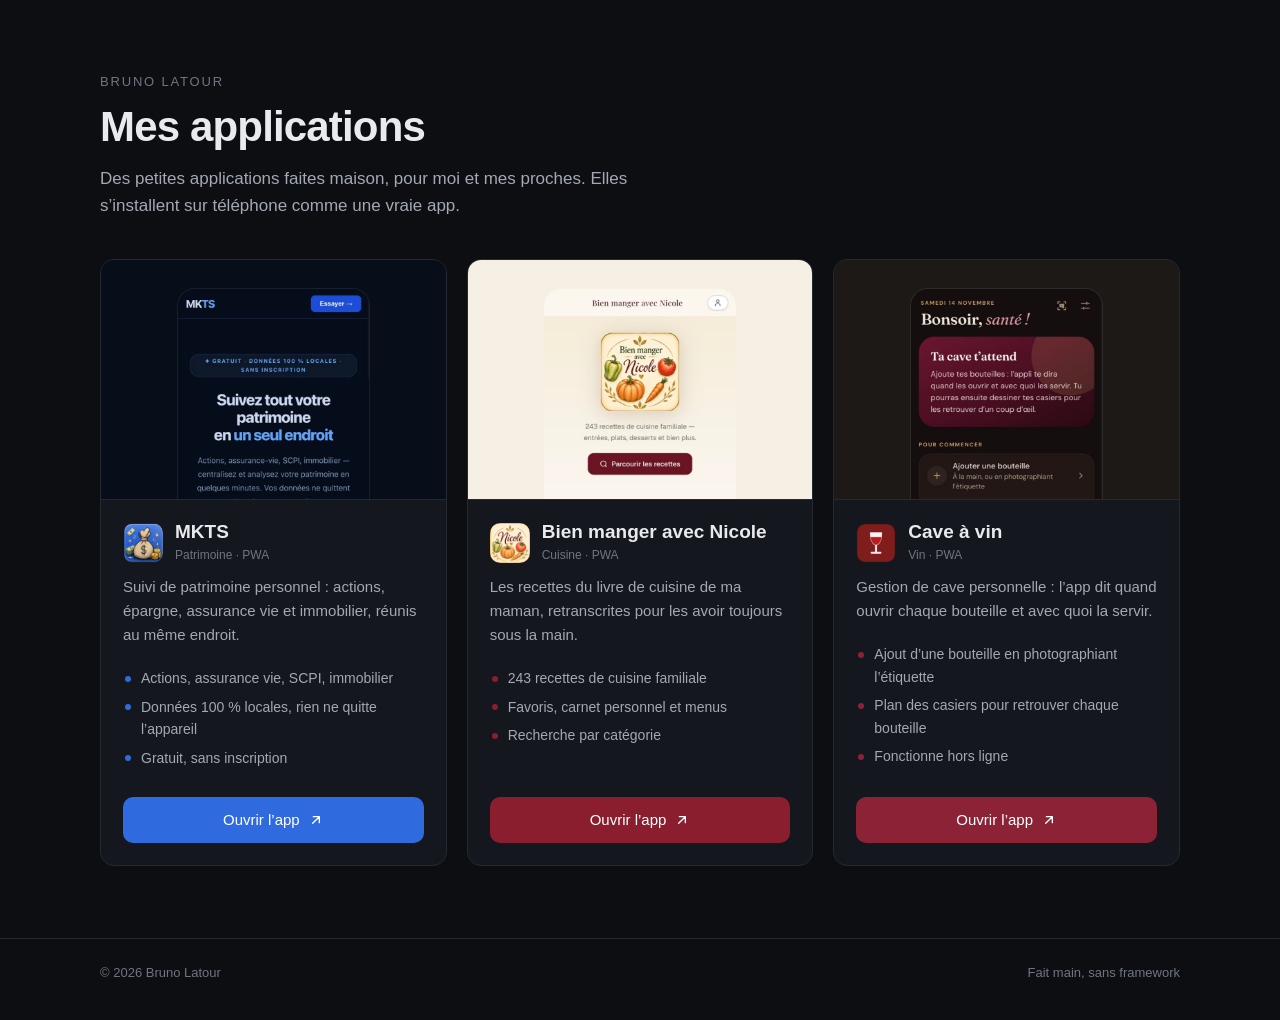
==== index.html @ 11465f07 "Vitrine de mes applications Co-Authored-By: Claude Opus 5.5 <noreply@anthropic.com>" ====
<!doctype html>
<html lang="fr">
<head>
  <meta charset="utf-8">
  <meta name="viewport" content="width=device-width, initial-scale=1">
  <title>Applications de Bruno Latour</title>
  <meta name="description" content="Mes applications personnelles : MKTS, Bien manger avec Nicole et Cave à vin.">
  <meta name="theme-color" content="#0c0e12">
  <meta name="color-scheme" content="dark">
  <link rel="icon" type="image/png" href="img/mkts-icon.png">
  <style>
    :root {
      --bg: #0c0e12;
      --surface: #14171d;
      --surface-2: #1a1e25;
      --border: #242932;
      --border-strong: #353b46;
      --text: #e8eaed;
      --text-2: #a3a9b3;
      --text-3: #6f7681;
      --radius: 14px;
      --font: -apple-system, BlinkMacSystemFont, "Segoe UI", Roboto, "Helvetica Neue", Arial, sans-serif;
    }
    * { box-sizing: border-box; }
    html { -webkit-text-size-adjust: 100%; }
    body {
      margin: 0;
      background: var(--bg);
      color: var(--text);
      font-family: var(--font);
      line-height: 1.6;
      -webkit-font-smoothing: antialiased;
    }
    a { color: inherit; }
    .wrap { max-width: 1120px; margin: 0 auto; padding: 0 20px; }

    /* En-tête */
    header.wrap { padding-top: 72px; padding-bottom: 40px; }
    .eyebrow {
      font-size: 13px; letter-spacing: .14em; text-transform: uppercase;
      color: var(--text-3); margin: 0 0 10px;
    }
    h1 { font-size: clamp(30px, 5vw, 42px); font-weight: 600; letter-spacing: -.02em; line-height: 1.15; margin: 0; }
    .lead { color: var(--text-2); font-size: 17px; max-width: 560px; margin: 14px 0 0; }

    /* Grille */
    .grid {
      display: grid; gap: 20px;
      grid-template-columns: repeat(auto-fill, minmax(300px, 1fr));
      padding-bottom: 72px;
    }

    /* Carte */
    .card {
      --accent: #888;
      --tint: #1a1e25;
      display: flex; flex-direction: column;
      background: var(--surface);
      border: 1px solid var(--border);
      border-radius: var(--radius);
      overflow: hidden;
      transition: border-color .2s ease, transform .2s ease;
    }
    .card:hover { border-color: color-mix(in srgb, var(--accent) 55%, var(--border)); transform: translateY(-3px); }

    .preview {
      position: relative; height: 240px; overflow: hidden;
      background: var(--tint);
      border-bottom: 1px solid var(--border);
      display: flex; justify-content: center; align-items: flex-start;
    }
    .preview img {
      width: 56%; max-width: 210px; height: auto; margin-top: 28px;
      border-radius: 18px 18px 0 0;
      border: 1px solid rgba(255,255,255,.08); border-bottom: 0;
      display: block;
      transition: transform .35s ease;
    }
    .card:hover .preview img { transform: translateY(-8px); }

    .body { display: flex; flex-direction: column; flex: 1; padding: 20px 22px 22px; }
    .title { display: flex; align-items: center; gap: 12px; margin-bottom: 10px; }
    .title img { width: 40px; height: 40px; border-radius: 10px; flex: none; }
    h2 { font-size: 19px; font-weight: 600; margin: 0; line-height: 1.25; }
    .tag { font-size: 12px; color: var(--text-3); margin: 2px 0 0; }
    .desc { color: var(--text-2); font-size: 15px; margin: 0 0 14px; }

    .features { list-style: none; margin: 0 0 22px; padding: 0; font-size: 14px; color: var(--text-2); }
    .features li { position: relative; padding-left: 18px; margin: 6px 0; }
    .features li::before {
      content: ""; position: absolute; left: 2px; top: .62em;
      width: 6px; height: 6px; border-radius: 50%; background: var(--accent);
    }

    .btn {
      margin-top: auto;
      display: inline-flex; align-items: center; justify-content: center; gap: 8px;
      padding: 11px 18px; border-radius: 10px;
      background: var(--accent); color: #fff;
      font-size: 15px; font-weight: 500; text-decoration: none;
      transition: filter .15s ease;
    }
    .btn:hover { filter: brightness(1.12); }
    .btn:focus-visible { outline: 2px solid var(--text); outline-offset: 3px; }
    .btn svg { width: 16px; height: 16px; }

    /* Couleurs propres à chaque app (relevées sur les sites) */
    .mkts   { --accent: #2f6bdf; --tint: #070e1a; }
    .nicole { --accent: #8a1e2e; --tint: #f6efe3; }
    .cave   { --accent: #8b2236; --tint: #1c1917; }

    footer { border-top: 1px solid var(--border); padding: 24px 0 36px; color: var(--text-3); font-size: 13px; }
    footer .wrap { display: flex; flex-wrap: wrap; justify-content: space-between; gap: 8px; }

    @media (max-width: 520px) {
      header.wrap { padding-top: 48px; padding-bottom: 28px; }
      .grid { grid-template-columns: 1fr; }
    }
    @media (prefers-reduced-motion: reduce) {
      .card, .preview img { transition: none; }
      .card:hover, .card:hover .preview img { transform: none; }
    }
  </style>
</head>
<body>
  <header class="wrap">
    <p class="eyebrow">Bruno Latour</p>
    <h1>Mes applications</h1>
    <p class="lead">Des petites applications faites maison, pour moi et mes proches. Elles s’installent sur téléphone comme une vraie app.</p>
  </header>

  <main class="wrap">
    <section class="grid" aria-label="Applications">

      <!-- MKTS -->
      <article class="card mkts">
        <div class="preview"><img src="img/mkts.jpg" alt="Écran d’accueil de MKTS" loading="lazy" width="554" height="1200"></div>
        <div class="body">
          <div class="title">
            <img src="img/mkts-icon.png" alt="" width="40" height="40">
            <div><h2>MKTS</h2><p class="tag">Patrimoine · PWA</p></div>
          </div>
          <p class="desc">Suivi de patrimoine personnel : actions, épargne, assurance vie et immobilier, réunis au même endroit.</p>
          <!-- À compléter -->
          <ul class="features">
            <li>Actions, assurance vie, SCPI, immobilier</li>
            <li>Données 100 % locales, rien ne quitte l’appareil</li>
            <li>Gratuit, sans inscription</li>
          </ul>
          <a class="btn" href="https://mkts-pwa.vercel.app/" target="_blank" rel="noopener">
            Ouvrir l’app
            <svg viewBox="0 0 24 24" fill="none" stroke="currentColor" stroke-width="2" stroke-linecap="round" stroke-linejoin="round" aria-hidden="true"><path d="M7 17 17 7M8 7h9v9"/></svg>
          </a>
        </div>
      </article>

      <!-- Bien manger avec Nicole -->
      <article class="card nicole">
        <div class="preview"><img src="img/nicole.jpg" alt="Écran d’accueil de Bien manger avec Nicole" loading="lazy" width="554" height="1200"></div>
        <div class="body">
          <div class="title">
            <img src="img/nicole-icon.png" alt="" width="40" height="40">
            <div><h2>Bien manger avec Nicole</h2><p class="tag">Cuisine · PWA</p></div>
          </div>
          <p class="desc">Les recettes du livre de cuisine de ma maman, retranscrites pour les avoir toujours sous la main.</p>
          <!-- À compléter -->
          <ul class="features">
            <li>243 recettes de cuisine familiale</li>
            <li>Favoris, carnet personnel et menus</li>
            <li>Recherche par catégorie</li>
          </ul>
          <a class="btn" href="https://www.bien-manger-avec-nicole.fr/" target="_blank" rel="noopener">
            Ouvrir l’app
            <svg viewBox="0 0 24 24" fill="none" stroke="currentColor" stroke-width="2" stroke-linecap="round" stroke-linejoin="round" aria-hidden="true"><path d="M7 17 17 7M8 7h9v9"/></svg>
          </a>
        </div>
      </article>

      <!-- Cave à vin -->
      <article class="card cave">
        <div class="preview"><img src="img/cave.jpg" alt="Écran d’accueil de Cave à vin" loading="lazy" width="554" height="1200"></div>
        <div class="body">
          <div class="title">
            <img src="img/cave-icon.png" alt="" width="40" height="40">
            <div><h2>Cave à vin</h2><p class="tag">Vin · PWA</p></div>
          </div>
          <p class="desc">Gestion de cave personnelle : l’app dit quand ouvrir chaque bouteille et avec quoi la servir.</p>
          <!-- À compléter -->
          <ul class="features">
            <li>Ajout d’une bouteille en photographiant l’étiquette</li>
            <li>Plan des casiers pour retrouver chaque bouteille</li>
            <li>Fonctionne hors ligne</li>
          </ul>
          <a class="btn" href="https://cave-a-vin.bruno-b49.workers.dev/" target="_blank" rel="noopener">
            Ouvrir l’app
            <svg viewBox="0 0 24 24" fill="none" stroke="currentColor" stroke-width="2" stroke-linecap="round" stroke-linejoin="round" aria-hidden="true"><path d="M7 17 17 7M8 7h9v9"/></svg>
          </a>
        </div>
      </article>

    </section>
  </main>

  <footer>
    <div class="wrap">
      <span>© 2026 Bruno Latour</span>
      <span>Fait main, sans framework</span>
    </div>
  </footer>
</body>
</html>
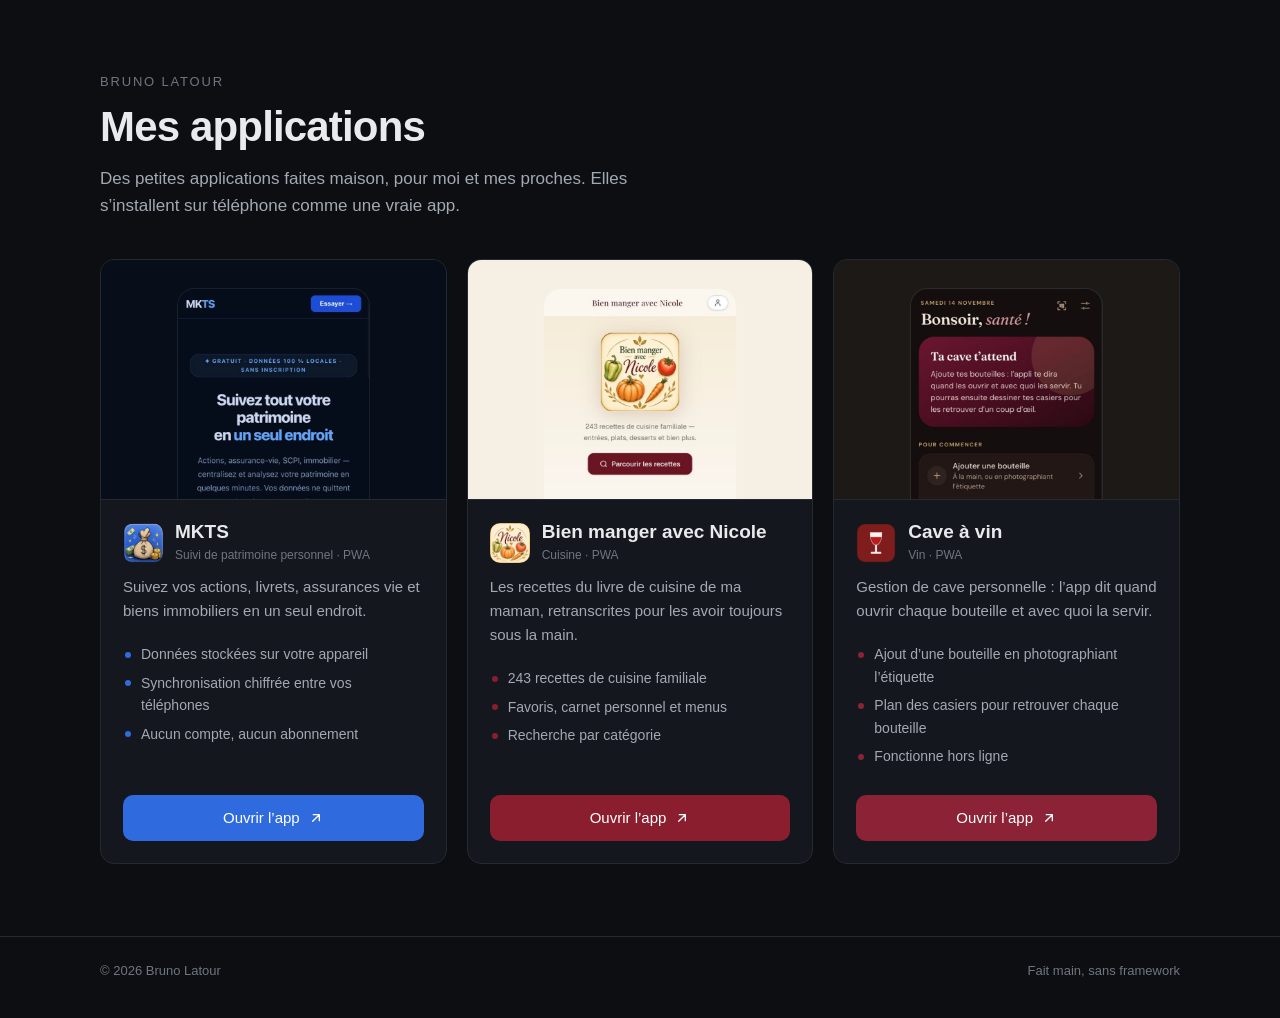
==== commit 2a126e0a: "MKTS : description mise à jour (synchronisation chiffrée) Co-Authored-By: Claude Opus 5.5 <noreply@a" ====
--- a/index.html
+++ b/index.html
@@ -138,14 +138,13 @@
         <div class="body">
           <div class="title">
             <img src="img/mkts-icon.png" alt="" width="40" height="40">
-            <div><h2>MKTS</h2><p class="tag">Patrimoine · PWA</p></div>
+            <div><h2>MKTS</h2><p class="tag">Suivi de patrimoine personnel · PWA</p></div>
           </div>
-          <p class="desc">Suivi de patrimoine personnel : actions, épargne, assurance vie et immobilier, réunis au même endroit.</p>
-          <!-- À compléter -->
+          <p class="desc">Suivez vos actions, livrets, assurances vie et biens immobiliers en un seul endroit.</p>
           <ul class="features">
-            <li>Actions, assurance vie, SCPI, immobilier</li>
-            <li>Données 100 % locales, rien ne quitte l’appareil</li>
-            <li>Gratuit, sans inscription</li>
+            <li>Données stockées sur votre appareil</li>
+            <li>Synchronisation chiffrée entre vos téléphones</li>
+            <li>Aucun compte, aucun abonnement</li>
           </ul>
           <a class="btn" href="https://mkts-pwa.vercel.app/" target="_blank" rel="noopener">
             Ouvrir l’app
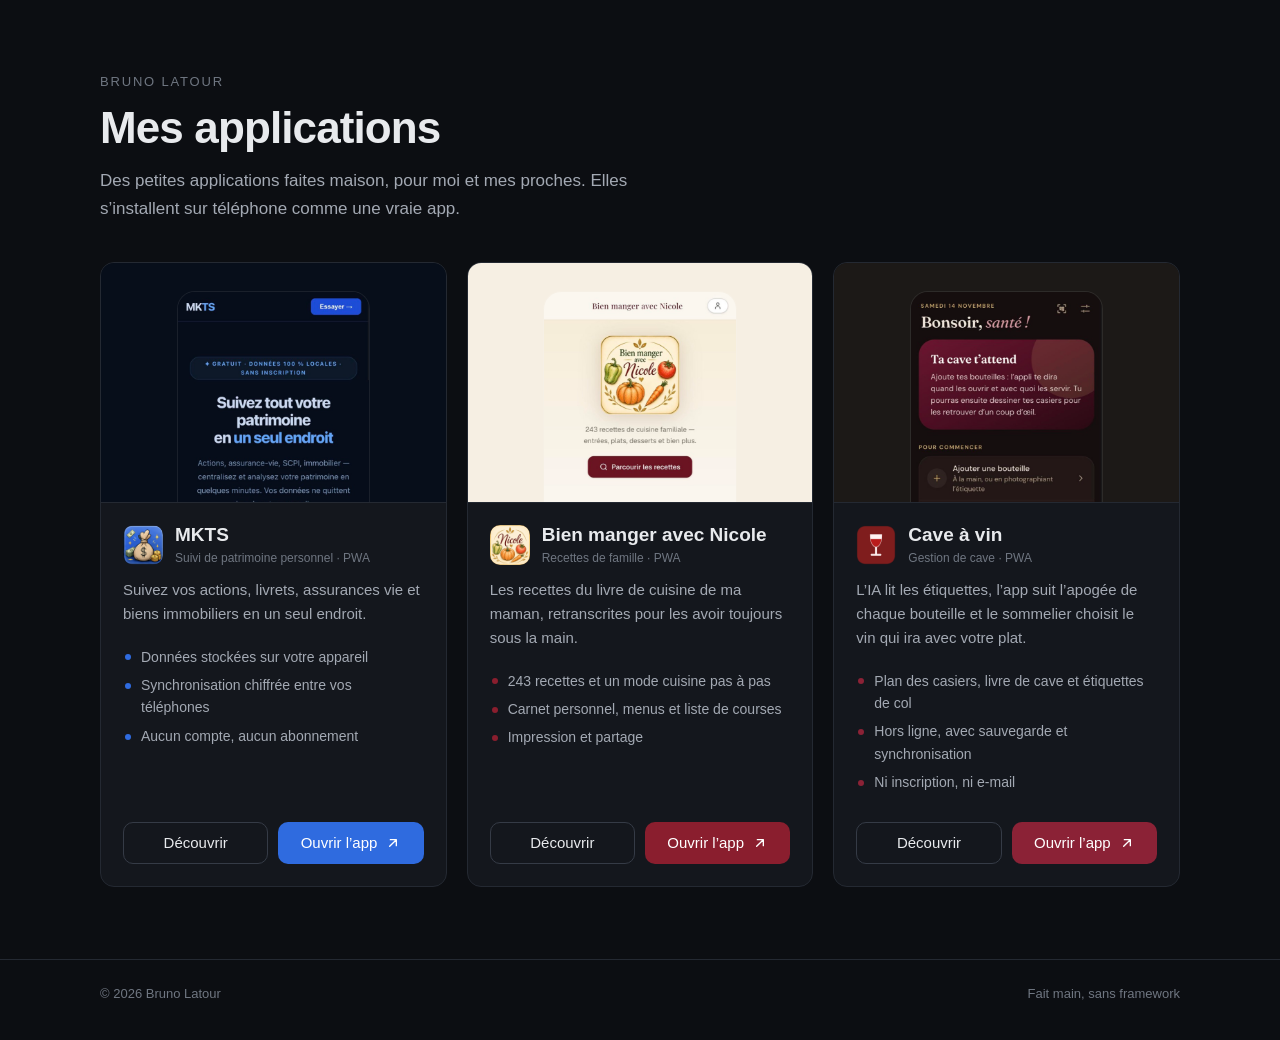
==== commit 5e6290df: "Sous-pages de présentation pour chaque application Co-Authored-By: Claude Opus 5.5 <noreply@anthropi" ====
--- a/index.html
+++ b/index.html
@@ -8,122 +8,10 @@
   <meta name="theme-color" content="#0c0e12">
   <meta name="color-scheme" content="dark">
   <link rel="icon" type="image/png" href="img/mkts-icon.png">
-  <style>
-    :root {
-      --bg: #0c0e12;
-      --surface: #14171d;
-      --surface-2: #1a1e25;
-      --border: #242932;
-      --border-strong: #353b46;
-      --text: #e8eaed;
-      --text-2: #a3a9b3;
-      --text-3: #6f7681;
-      --radius: 14px;
-      --font: -apple-system, BlinkMacSystemFont, "Segoe UI", Roboto, "Helvetica Neue", Arial, sans-serif;
-    }
-    * { box-sizing: border-box; }
-    html { -webkit-text-size-adjust: 100%; }
-    body {
-      margin: 0;
-      background: var(--bg);
-      color: var(--text);
-      font-family: var(--font);
-      line-height: 1.6;
-      -webkit-font-smoothing: antialiased;
-    }
-    a { color: inherit; }
-    .wrap { max-width: 1120px; margin: 0 auto; padding: 0 20px; }
-
-    /* En-tête */
-    header.wrap { padding-top: 72px; padding-bottom: 40px; }
-    .eyebrow {
-      font-size: 13px; letter-spacing: .14em; text-transform: uppercase;
-      color: var(--text-3); margin: 0 0 10px;
-    }
-    h1 { font-size: clamp(30px, 5vw, 42px); font-weight: 600; letter-spacing: -.02em; line-height: 1.15; margin: 0; }
-    .lead { color: var(--text-2); font-size: 17px; max-width: 560px; margin: 14px 0 0; }
-
-    /* Grille */
-    .grid {
-      display: grid; gap: 20px;
-      grid-template-columns: repeat(auto-fill, minmax(300px, 1fr));
-      padding-bottom: 72px;
-    }
-
-    /* Carte */
-    .card {
-      --accent: #888;
-      --tint: #1a1e25;
-      display: flex; flex-direction: column;
-      background: var(--surface);
-      border: 1px solid var(--border);
-      border-radius: var(--radius);
-      overflow: hidden;
-      transition: border-color .2s ease, transform .2s ease;
-    }
-    .card:hover { border-color: color-mix(in srgb, var(--accent) 55%, var(--border)); transform: translateY(-3px); }
-
-    .preview {
-      position: relative; height: 240px; overflow: hidden;
-      background: var(--tint);
-      border-bottom: 1px solid var(--border);
-      display: flex; justify-content: center; align-items: flex-start;
-    }
-    .preview img {
-      width: 56%; max-width: 210px; height: auto; margin-top: 28px;
-      border-radius: 18px 18px 0 0;
-      border: 1px solid rgba(255,255,255,.08); border-bottom: 0;
-      display: block;
-      transition: transform .35s ease;
-    }
-    .card:hover .preview img { transform: translateY(-8px); }
-
-    .body { display: flex; flex-direction: column; flex: 1; padding: 20px 22px 22px; }
-    .title { display: flex; align-items: center; gap: 12px; margin-bottom: 10px; }
-    .title img { width: 40px; height: 40px; border-radius: 10px; flex: none; }
-    h2 { font-size: 19px; font-weight: 600; margin: 0; line-height: 1.25; }
-    .tag { font-size: 12px; color: var(--text-3); margin: 2px 0 0; }
-    .desc { color: var(--text-2); font-size: 15px; margin: 0 0 14px; }
-
-    .features { list-style: none; margin: 0 0 22px; padding: 0; font-size: 14px; color: var(--text-2); }
-    .features li { position: relative; padding-left: 18px; margin: 6px 0; }
-    .features li::before {
-      content: ""; position: absolute; left: 2px; top: .62em;
-      width: 6px; height: 6px; border-radius: 50%; background: var(--accent);
-    }
-
-    .btn {
-      margin-top: auto;
-      display: inline-flex; align-items: center; justify-content: center; gap: 8px;
-      padding: 11px 18px; border-radius: 10px;
-      background: var(--accent); color: #fff;
-      font-size: 15px; font-weight: 500; text-decoration: none;
-      transition: filter .15s ease;
-    }
-    .btn:hover { filter: brightness(1.12); }
-    .btn:focus-visible { outline: 2px solid var(--text); outline-offset: 3px; }
-    .btn svg { width: 16px; height: 16px; }
-
-    /* Couleurs propres à chaque app (relevées sur les sites) */
-    .mkts   { --accent: #2f6bdf; --tint: #070e1a; }
-    .nicole { --accent: #8a1e2e; --tint: #f6efe3; }
-    .cave   { --accent: #8b2236; --tint: #1c1917; }
-
-    footer { border-top: 1px solid var(--border); padding: 24px 0 36px; color: var(--text-3); font-size: 13px; }
-    footer .wrap { display: flex; flex-wrap: wrap; justify-content: space-between; gap: 8px; }
-
-    @media (max-width: 520px) {
-      header.wrap { padding-top: 48px; padding-bottom: 28px; }
-      .grid { grid-template-columns: 1fr; }
-    }
-    @media (prefers-reduced-motion: reduce) {
-      .card, .preview img { transition: none; }
-      .card:hover, .card:hover .preview img { transform: none; }
-    }
-  </style>
+  <link rel="stylesheet" href="style.css">
 </head>
 <body>
-  <header class="wrap">
+  <header class="wrap hero-home">
     <p class="eyebrow">Bruno Latour</p>
     <h1>Mes applications</h1>
     <p class="lead">Des petites applications faites maison, pour moi et mes proches. Elles s’installent sur téléphone comme une vraie app.</p>
@@ -134,11 +22,11 @@
 
       <!-- MKTS -->
       <article class="card mkts">
-        <div class="preview"><img src="img/mkts.jpg" alt="Écran d’accueil de MKTS" loading="lazy" width="554" height="1200"></div>
+        <a class="preview" href="mkts.html" aria-label="Découvrir MKTS"><img src="img/mkts.jpg" alt="" loading="lazy" width="554" height="1200"></a>
         <div class="body">
           <div class="title">
             <img src="img/mkts-icon.png" alt="" width="40" height="40">
-            <div><h2>MKTS</h2><p class="tag">Suivi de patrimoine personnel · PWA</p></div>
+            <div><h2><a href="mkts.html">MKTS</a></h2><p class="tag">Suivi de patrimoine personnel · PWA</p></div>
           </div>
           <p class="desc">Suivez vos actions, livrets, assurances vie et biens immobiliers en un seul endroit.</p>
           <ul class="features">
@@ -146,54 +34,52 @@
             <li>Synchronisation chiffrée entre vos téléphones</li>
             <li>Aucun compte, aucun abonnement</li>
           </ul>
-          <a class="btn" href="https://mkts-pwa.vercel.app/" target="_blank" rel="noopener">
-            Ouvrir l’app
-            <svg viewBox="0 0 24 24" fill="none" stroke="currentColor" stroke-width="2" stroke-linecap="round" stroke-linejoin="round" aria-hidden="true"><path d="M7 17 17 7M8 7h9v9"/></svg>
-          </a>
+          <div class="actions">
+            <a class="btn btn-ghost" href="mkts.html">Découvrir</a>
+            <a class="btn" href="https://mkts-pwa.vercel.app/" target="_blank" rel="noopener">Ouvrir l’app<svg viewBox="0 0 24 24" fill="none" stroke="currentColor" stroke-width="2" stroke-linecap="round" stroke-linejoin="round" aria-hidden="true"><path d="M7 17 17 7M8 7h9v9"/></svg></a>
+          </div>
         </div>
       </article>
 
       <!-- Bien manger avec Nicole -->
       <article class="card nicole">
-        <div class="preview"><img src="img/nicole.jpg" alt="Écran d’accueil de Bien manger avec Nicole" loading="lazy" width="554" height="1200"></div>
+        <a class="preview" href="nicole.html" aria-label="Découvrir Bien manger avec Nicole"><img src="img/nicole.jpg" alt="" loading="lazy" width="554" height="1200"></a>
         <div class="body">
           <div class="title">
             <img src="img/nicole-icon.png" alt="" width="40" height="40">
-            <div><h2>Bien manger avec Nicole</h2><p class="tag">Cuisine · PWA</p></div>
+            <div><h2><a href="nicole.html">Bien manger avec Nicole</a></h2><p class="tag">Recettes de famille · PWA</p></div>
           </div>
           <p class="desc">Les recettes du livre de cuisine de ma maman, retranscrites pour les avoir toujours sous la main.</p>
-          <!-- À compléter -->
           <ul class="features">
-            <li>243 recettes de cuisine familiale</li>
-            <li>Favoris, carnet personnel et menus</li>
-            <li>Recherche par catégorie</li>
+            <li>243 recettes et un mode cuisine pas à pas</li>
+            <li>Carnet personnel, menus et liste de courses</li>
+            <li>Impression et partage</li>
           </ul>
-          <a class="btn" href="https://www.bien-manger-avec-nicole.fr/" target="_blank" rel="noopener">
-            Ouvrir l’app
-            <svg viewBox="0 0 24 24" fill="none" stroke="currentColor" stroke-width="2" stroke-linecap="round" stroke-linejoin="round" aria-hidden="true"><path d="M7 17 17 7M8 7h9v9"/></svg>
-          </a>
+          <div class="actions">
+            <a class="btn btn-ghost" href="nicole.html">Découvrir</a>
+            <a class="btn" href="https://www.bien-manger-avec-nicole.fr/" target="_blank" rel="noopener">Ouvrir l’app<svg viewBox="0 0 24 24" fill="none" stroke="currentColor" stroke-width="2" stroke-linecap="round" stroke-linejoin="round" aria-hidden="true"><path d="M7 17 17 7M8 7h9v9"/></svg></a>
+          </div>
         </div>
       </article>
 
       <!-- Cave à vin -->
       <article class="card cave">
-        <div class="preview"><img src="img/cave.jpg" alt="Écran d’accueil de Cave à vin" loading="lazy" width="554" height="1200"></div>
+        <a class="preview" href="cave-a-vin.html" aria-label="Découvrir Cave à vin"><img src="img/cave.jpg" alt="" loading="lazy" width="554" height="1200"></a>
         <div class="body">
           <div class="title">
             <img src="img/cave-icon.png" alt="" width="40" height="40">
-            <div><h2>Cave à vin</h2><p class="tag">Vin · PWA</p></div>
+            <div><h2><a href="cave-a-vin.html">Cave à vin</a></h2><p class="tag">Gestion de cave · PWA</p></div>
           </div>
-          <p class="desc">Gestion de cave personnelle : l’app dit quand ouvrir chaque bouteille et avec quoi la servir.</p>
-          <!-- À compléter -->
+          <p class="desc">L’IA lit les étiquettes, l’app suit l’apogée de chaque bouteille et le sommelier choisit le vin qui ira avec votre plat.</p>
           <ul class="features">
-            <li>Ajout d’une bouteille en photographiant l’étiquette</li>
-            <li>Plan des casiers pour retrouver chaque bouteille</li>
-            <li>Fonctionne hors ligne</li>
+            <li>Plan des casiers, livre de cave et étiquettes de col</li>
+            <li>Hors ligne, avec sauvegarde et synchronisation</li>
+            <li>Ni inscription, ni e-mail</li>
           </ul>
-          <a class="btn" href="https://cave-a-vin.bruno-b49.workers.dev/" target="_blank" rel="noopener">
-            Ouvrir l’app
-            <svg viewBox="0 0 24 24" fill="none" stroke="currentColor" stroke-width="2" stroke-linecap="round" stroke-linejoin="round" aria-hidden="true"><path d="M7 17 17 7M8 7h9v9"/></svg>
-          </a>
+          <div class="actions">
+            <a class="btn btn-ghost" href="cave-a-vin.html">Découvrir</a>
+            <a class="btn" href="https://cave-a-vin.bruno-b49.workers.dev/" target="_blank" rel="noopener">Ouvrir l’app<svg viewBox="0 0 24 24" fill="none" stroke="currentColor" stroke-width="2" stroke-linecap="round" stroke-linejoin="round" aria-hidden="true"><path d="M7 17 17 7M8 7h9v9"/></svg></a>
+          </div>
         </div>
       </article>
 
--- a/style.css
+++ b/style.css
@@ -0,0 +1,197 @@
+:root {
+  --bg: #0c0e12;
+  --surface: #14171d;
+  --surface-2: #1a1e25;
+  --border: #242932;
+  --border-strong: #353b46;
+  --text: #e8eaed;
+  --text-2: #a3a9b3;
+  --text-3: #6f7681;
+  --radius: 14px;
+  --accent: #8a93a0;
+  --accent-soft: rgba(138,147,160,.14);
+  --font: -apple-system, BlinkMacSystemFont, "Segoe UI", Roboto, "Helvetica Neue", Arial, sans-serif;
+}
+* { box-sizing: border-box; }
+html { -webkit-text-size-adjust: 100%; scroll-behavior: smooth; }
+body {
+  margin: 0; background: var(--bg); color: var(--text);
+  font-family: var(--font); line-height: 1.6; -webkit-font-smoothing: antialiased;
+}
+a { color: inherit; }
+img { max-width: 100%; height: auto; display: block; }
+.wrap { max-width: 1120px; margin: 0 auto; padding: 0 20px; }
+
+/* Couleurs propres à chaque app (relevées sur les sites) */
+.mkts   { --accent: #2f6bdf; --accent-text: #7fa8f5; --accent-soft: rgba(47,107,223,.14); --tint: #070e1a; }
+.nicole { --accent: #8a1e2e; --accent-text: #e3a0aa; --accent-soft: rgba(176,46,66,.16); --tint: #f6efe3; }
+.cave   { --accent: #8b2236; --accent-text: #e4b56a; --accent-soft: rgba(201,163,90,.13); --tint: #1c1917; }
+
+/* Boutons */
+.btn {
+  display: inline-flex; align-items: center; justify-content: center; gap: 8px;
+  padding: 11px 18px; border-radius: 10px; border: 1px solid transparent;
+  background: var(--accent); color: #fff;
+  font-size: 15px; font-weight: 500; text-decoration: none; line-height: 1.2;
+  transition: filter .15s ease, border-color .15s ease, background .15s ease;
+}
+.btn:hover { filter: brightness(1.12); }
+.btn:focus-visible { outline: 2px solid var(--text); outline-offset: 3px; }
+.btn svg { width: 16px; height: 16px; flex: none; }
+.btn-ghost { background: transparent; color: var(--text); border-color: var(--border-strong); }
+.btn-ghost:hover { filter: none; border-color: var(--text-3); background: var(--surface-2); }
+
+/* ---------- Accueil ---------- */
+header.hero-home { padding-top: 72px; padding-bottom: 40px; }
+.eyebrow { font-size: 13px; letter-spacing: .14em; text-transform: uppercase; color: var(--text-3); margin: 0 0 10px; }
+h1 { font-size: clamp(30px, 5vw, 44px); font-weight: 600; letter-spacing: -.02em; line-height: 1.15; margin: 0; }
+.lead { color: var(--text-2); font-size: 17px; max-width: 580px; margin: 14px 0 0; }
+
+.grid { display: grid; gap: 20px; grid-template-columns: repeat(auto-fill, minmax(300px, 1fr)); padding-bottom: 72px; }
+.card {
+  display: flex; flex-direction: column; background: var(--surface);
+  border: 1px solid var(--border); border-radius: var(--radius); overflow: hidden;
+  transition: border-color .2s ease, transform .2s ease;
+}
+.card:hover { border-color: color-mix(in srgb, var(--accent) 55%, var(--border)); transform: translateY(-3px); }
+.card .preview {
+  position: relative; height: 240px; overflow: hidden; background: var(--tint);
+  border-bottom: 1px solid var(--border); display: flex; justify-content: center; align-items: flex-start;
+}
+.card .preview img {
+  width: 56%; max-width: 210px; margin-top: 28px; border-radius: 18px 18px 0 0;
+  border: 1px solid rgba(255,255,255,.08); border-bottom: 0; transition: transform .35s ease;
+}
+.card:hover .preview img { transform: translateY(-8px); }
+.card .body { display: flex; flex-direction: column; flex: 1; padding: 20px 22px 22px; }
+.card .title { display: flex; align-items: center; gap: 12px; margin-bottom: 10px; }
+.card .title img { width: 40px; height: 40px; border-radius: 10px; flex: none; }
+.card h2 { font-size: 19px; font-weight: 600; margin: 0; line-height: 1.25; }
+.card h2 a { text-decoration: none; }
+.tag { font-size: 12px; color: var(--text-3); margin: 2px 0 0; }
+.desc { color: var(--text-2); font-size: 15px; margin: 0 0 14px; }
+.features { list-style: none; margin: 0 0 22px; padding: 0; font-size: 14px; color: var(--text-2); }
+.features li { position: relative; padding-left: 18px; margin: 6px 0; }
+.features li::before {
+  content: ""; position: absolute; left: 2px; top: .62em;
+  width: 6px; height: 6px; border-radius: 50%; background: var(--accent);
+}
+.card .actions { margin-top: auto; display: grid; grid-template-columns: 1fr 1fr; gap: 10px; }
+
+/* ---------- Sous-pages ---------- */
+.topbar { border-bottom: 1px solid var(--border); }
+.topbar .wrap { display: flex; align-items: center; justify-content: space-between; height: 56px; gap: 12px; }
+.back { display: inline-flex; align-items: center; gap: 6px; color: var(--text-2); text-decoration: none; font-size: 14px; }
+.back:hover { color: var(--text); }
+.back svg { width: 16px; height: 16px; }
+.topbar .btn { padding: 7px 14px; font-size: 14px; }
+
+.app-hero { display: grid; grid-template-columns: 1.1fr .9fr; gap: 48px; align-items: center; padding-top: 64px; padding-bottom: 64px; }
+.app-id { display: flex; align-items: center; gap: 14px; margin-bottom: 22px; }
+.app-id img { width: 56px; height: 56px; border-radius: 14px; }
+.app-id span { font-size: 14px; color: var(--text-3); }
+.app-hero h1 { font-size: clamp(32px, 5vw, 50px); }
+.app-hero h1 em { font-style: normal; color: var(--accent-text); }
+.app-hero .lead { font-size: 18px; }
+.cta-row { display: flex; flex-wrap: wrap; gap: 12px; margin-top: 28px; }
+.badges { display: flex; flex-wrap: wrap; gap: 8px; margin-top: 26px; padding: 0; list-style: none; }
+.badges li {
+  display: inline-flex; align-items: center; gap: 6px; font-size: 13px; color: var(--text);
+  padding: 6px 12px; border-radius: 999px; background: var(--accent-soft);
+  border: 1px solid color-mix(in srgb, var(--accent-text) 25%, transparent);
+}
+.badges svg { width: 14px; height: 14px; color: var(--accent-text); }
+
+.phone {
+  width: 100%; max-width: 280px; margin: 0 auto; border-radius: 34px; padding: 8px;
+  background: #1d2129; border: 1px solid #2e333d;
+  box-shadow: 0 30px 60px -20px rgba(0,0,0,.7);
+}
+.phone img { width: 100%; border-radius: 27px; aspect-ratio: 536 / 1160; object-fit: cover; object-position: top; }
+.phones { display: flex; justify-content: center; align-items: flex-end; gap: 0; }
+.phones .phone { max-width: 250px; }
+.phones .phone:first-child { transform: translateX(28px) rotate(-4deg) scale(.92); opacity: .9; }
+.phones .phone:last-child { position: relative; z-index: 1; transform: translateX(-28px) rotate(3deg); }
+
+section.block { padding: 72px 0; border-top: 1px solid var(--border); }
+.section-head { max-width: 640px; margin-bottom: 40px; }
+.kicker { font-size: 12px; letter-spacing: .14em; text-transform: uppercase; color: var(--accent-text); margin: 0 0 10px; }
+h2.h { font-size: clamp(24px, 3.4vw, 32px); font-weight: 600; letter-spacing: -.015em; line-height: 1.2; margin: 0; }
+.section-head p { color: var(--text-2); font-size: 16px; margin: 12px 0 0; }
+
+.promises { display: grid; gap: 16px; grid-template-columns: repeat(auto-fit, minmax(220px, 1fr)); }
+.promise { background: var(--surface); border: 1px solid var(--border); border-radius: var(--radius); padding: 22px; }
+.promise .ico {
+  width: 38px; height: 38px; border-radius: 10px; display: grid; place-items: center;
+  background: var(--accent-soft); color: var(--accent-text); margin-bottom: 14px;
+}
+.promise .ico svg { width: 20px; height: 20px; }
+.promise h3 { font-size: 16px; font-weight: 600; margin: 0 0 6px; }
+.promise p { font-size: 14px; color: var(--text-2); margin: 0; }
+
+.feature { display: grid; grid-template-columns: 1fr 1fr; gap: 56px; align-items: center; padding: 40px 0; }
+.feature + .feature { border-top: 1px dashed var(--border); }
+.feature:nth-child(odd) .feature-media { order: -1; }
+.feature h3 { font-size: 22px; font-weight: 600; letter-spacing: -.01em; margin: 0 0 12px; line-height: 1.25; }
+.feature p { color: var(--text-2); margin: 0 0 14px; }
+.feature .features { margin: 0; font-size: 15px; }
+.feature .features li::before { background: var(--accent-text); }
+
+.closing { text-align: center; padding: 80px 0 88px; border-top: 1px solid var(--border); }
+.closing img { width: 64px; height: 64px; border-radius: 16px; margin: 0 auto 18px; }
+.closing p { color: var(--text-2); margin: 10px auto 26px; max-width: 520px; }
+
+.others { display: flex; flex-wrap: wrap; gap: 12px; justify-content: center; margin-top: 36px; }
+.others a {
+  display: inline-flex; align-items: center; gap: 10px; padding: 8px 14px 8px 8px; border-radius: 12px;
+  border: 1px solid var(--border); background: var(--surface); text-decoration: none; font-size: 14px; color: var(--text-2);
+}
+.others a:hover { border-color: var(--border-strong); color: var(--text); }
+.others img { width: 28px; height: 28px; border-radius: 7px; margin: 0; }
+
+/* Illustration MKTS : rendement annuel */
+.compare { display: grid; grid-template-columns: .8fr 1.2fr; gap: 16px; }
+.panel { background: var(--surface); border: 1px solid var(--border); border-radius: var(--radius); padding: 24px; }
+.panel .label { font-size: 12px; letter-spacing: .1em; text-transform: uppercase; color: var(--text-3); margin: 0 0 14px; }
+.panel.vague { display: flex; flex-direction: column; justify-content: center; }
+.panel.vague .big { font-size: 44px; font-weight: 600; letter-spacing: -.02em; color: var(--text); line-height: 1; }
+.panel.vague .big small { font-size: 16px; font-weight: 400; color: var(--text-2); letter-spacing: 0; }
+.panel.vague p { color: var(--text-3); font-size: 14px; margin: 14px 0 0; }
+.years { display: grid; gap: 8px; }
+.year { display: grid; grid-template-columns: 48px 1fr 64px; align-items: center; gap: 12px; font-size: 14px; }
+.year .y { color: var(--text-3); font-variant-numeric: tabular-nums; }
+.year .v { text-align: right; font-variant-numeric: tabular-nums; font-weight: 500; }
+.year .bar { position: relative; height: 10px; }
+.year .bar::before { content: ""; position: absolute; left: 50%; top: -4px; bottom: -4px; width: 1px; background: var(--border-strong); }
+.year .bar i { position: absolute; top: 0; height: 100%; border-radius: 3px; }
+.year.pos i { left: 50%; background: #3fb98a; }
+.year.neg i { right: 50%; background: #e0646a; }
+.year.pos .v { color: #63d3a6; }
+.year.neg .v { color: #ef8a8f; }
+.note { font-size: 12px; color: var(--text-3); margin: 14px 0 0; }
+
+footer { border-top: 1px solid var(--border); padding: 24px 0 36px; color: var(--text-3); font-size: 13px; }
+footer .wrap { display: flex; flex-wrap: wrap; justify-content: space-between; gap: 8px; }
+footer a { color: var(--text-2); text-decoration: none; }
+footer a:hover { color: var(--text); }
+
+@media (max-width: 860px) {
+  .app-hero, .feature, .compare { grid-template-columns: 1fr; gap: 36px; }
+  .feature:nth-child(odd) .feature-media { order: 0; }
+  .app-hero { padding-top: 40px; }
+  .feature-media .phone { max-width: 250px; }
+}
+@media (max-width: 520px) {
+  header.hero-home { padding-top: 48px; padding-bottom: 28px; }
+  .grid { grid-template-columns: 1fr; }
+  section.block { padding: 56px 0; }
+  .phones .phone { max-width: 200px; }
+  .phones .phone:first-child { transform: translateX(22px) rotate(-4deg) scale(.92); }
+  .phones .phone:last-child { transform: translateX(-22px) rotate(3deg); }
+  .topbar .btn span { display: none; }
+}
+@media (prefers-reduced-motion: reduce) {
+  html { scroll-behavior: auto; }
+  .card, .card .preview img { transition: none; }
+  .card:hover, .card:hover .preview img { transform: none; }
+}
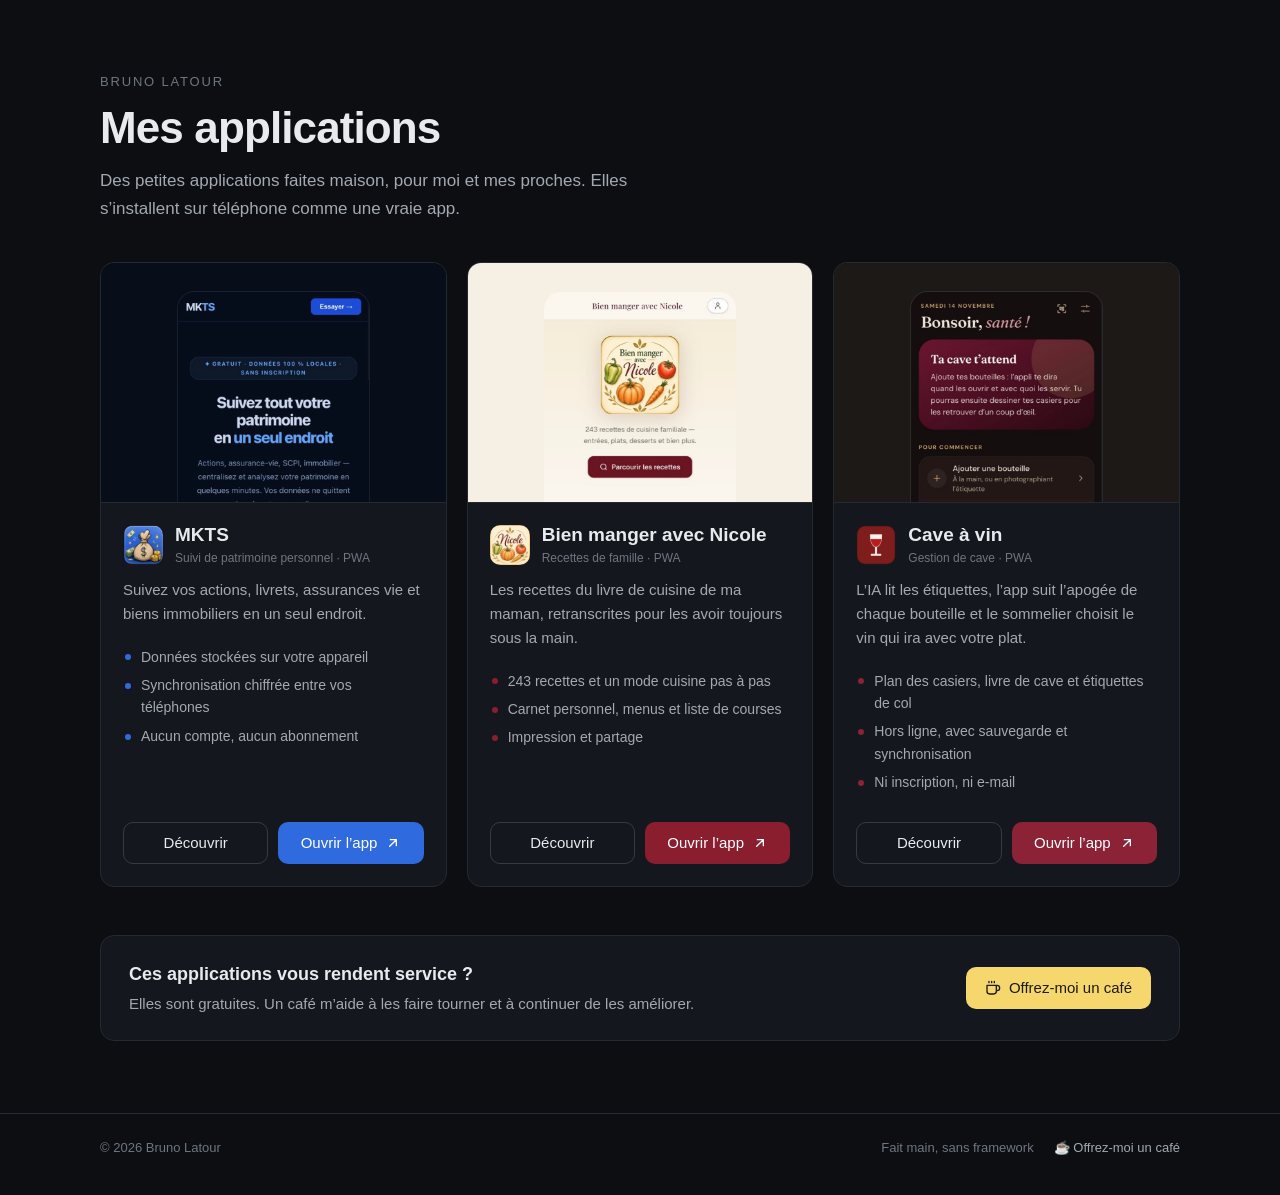
==== commit 868c0a14: "Ajout du lien Buy Me a Coffee Co-Authored-By: Claude Opus 5.5 <noreply@anthropic.com>" ====
--- a/index.html
+++ b/index.html
@@ -84,12 +84,23 @@
       </article>
 
     </section>
+
+    <aside class="coffee-box">
+      <div>
+        <h2>Ces applications vous rendent service ?</h2>
+        <p>Elles sont gratuites. Un café m’aide à les faire tourner et à continuer de les améliorer.</p>
+      </div>
+      <a class="btn btn-coffee" href="https://buymeacoffee.com/blatourdev" target="_blank" rel="noopener">
+        <svg viewBox="0 0 24 24" fill="none" stroke="currentColor" stroke-width="2" stroke-linecap="round" stroke-linejoin="round" aria-hidden="true"><path d="M17 8h1a4 4 0 0 1 0 8h-1M3 8h14v9a4 4 0 0 1-4 4H7a4 4 0 0 1-4-4zM6 2v2M10 2v2M14 2v2"/></svg>
+        Offrez-moi un café
+      </a>
+    </aside>
   </main>
 
   <footer>
     <div class="wrap">
       <span>© 2026 Bruno Latour</span>
-      <span>Fait main, sans framework</span>
+      <span class="foot-links"><span>Fait main, sans framework</span><a href="https://buymeacoffee.com/blatourdev" target="_blank" rel="noopener">☕ Offrez-moi un café</a></span>
     </div>
   </footer>
 </body>
--- a/style.css
+++ b/style.css
@@ -195,3 +195,14 @@
   .card, .card .preview img { transition: none; }
   .card:hover, .card:hover .preview img { transform: none; }
 }
+
+/* Soutien */
+.btn-coffee { background: #f5d76e; color: #1d1a10; }
+.coffee-box {
+  display: flex; align-items: center; justify-content: space-between; gap: 24px; flex-wrap: wrap;
+  margin: -24px 0 72px; padding: 24px 28px;
+  background: var(--surface); border: 1px solid var(--border); border-radius: var(--radius);
+}
+.coffee-box h2 { font-size: 18px; font-weight: 600; margin: 0 0 4px; }
+.coffee-box p { color: var(--text-2); font-size: 15px; margin: 0; }
+.foot-links { display: inline-flex; flex-wrap: wrap; gap: 8px 20px; }
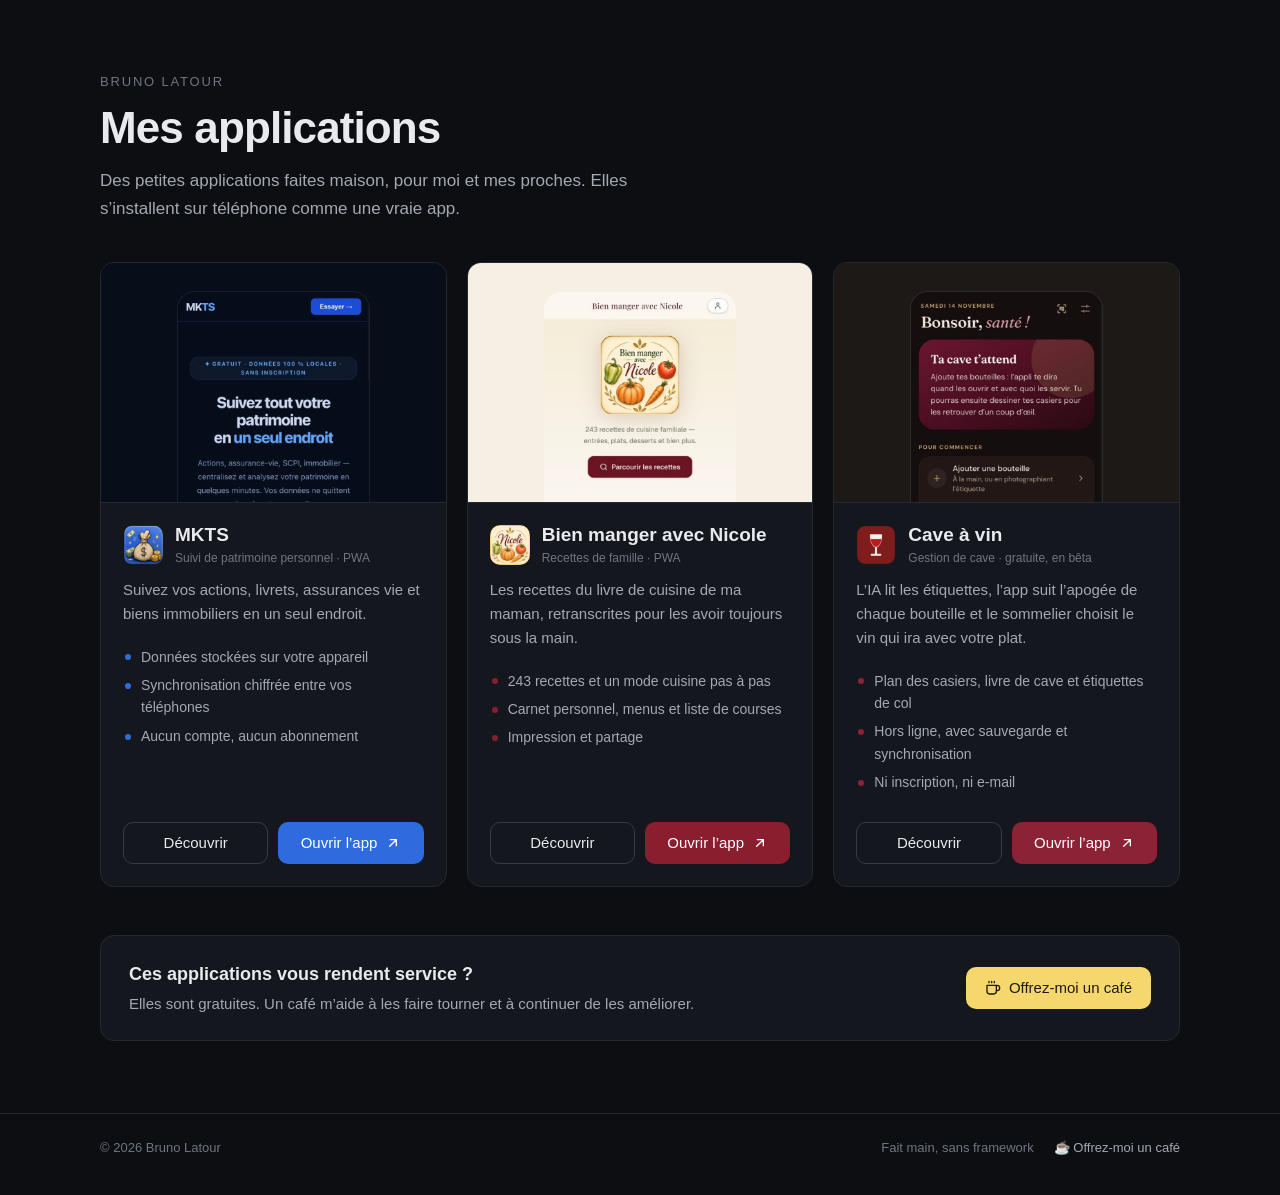
==== commit 49ac0b24: "Open Graph, titres SEO, sitemap ; cave à vin gratuite en bêta Co-Authored-By: Claude Opus 5.5 <norep" ====
--- a/index.html
+++ b/index.html
@@ -3,8 +3,20 @@
 <head>
   <meta charset="utf-8">
   <meta name="viewport" content="width=device-width, initial-scale=1">
-  <title>Applications de Bruno Latour</title>
-  <meta name="description" content="Mes applications personnelles : MKTS, Bien manger avec Nicole et Cave à vin.">
+  <title>Mes applications – Bruno Latour : patrimoine, cave à vin, recettes</title>
+  <meta name="description" content="Trois applications faites maison à installer sur votre téléphone : MKTS pour suivre son patrimoine, Cave à vin pour gérer sa cave avec l’IA, et les recettes de Bien manger avec Nicole.">
+  <link rel="canonical" href="https://blatourdev.github.io/">
+  <meta property="og:type" content="website">
+  <meta property="og:site_name" content="Applications de Bruno Latour">
+  <meta property="og:locale" content="fr_FR">
+  <meta property="og:url" content="https://blatourdev.github.io/">
+  <meta property="og:title" content="Mes applications : patrimoine, cave à vin, recettes de famille">
+  <meta property="og:description" content="Trois applications faites maison à installer sur votre téléphone : MKTS pour suivre son patrimoine, Cave à vin pour gérer sa cave avec l’IA, et les recettes de Bien manger avec Nicole.">
+  <meta property="og:image" content="https://blatourdev.github.io/img/og-home.jpg">
+  <meta property="og:image:width" content="1200">
+  <meta property="og:image:height" content="630">
+  <meta property="og:image:alt" content="Les applications de Bruno Latour : MKTS, Bien manger avec Nicole, Cave à vin">
+  <meta name="twitter:card" content="summary_large_image">
   <meta name="theme-color" content="#0c0e12">
   <meta name="color-scheme" content="dark">
   <link rel="icon" type="image/png" href="img/mkts-icon.png">
@@ -68,7 +80,7 @@
         <div class="body">
           <div class="title">
             <img src="img/cave-icon.png" alt="" width="40" height="40">
-            <div><h2><a href="cave-a-vin.html">Cave à vin</a></h2><p class="tag">Gestion de cave · PWA</p></div>
+            <div><h2><a href="cave-a-vin.html">Cave à vin</a></h2><p class="tag">Gestion de cave · gratuite, en bêta</p></div>
           </div>
           <p class="desc">L’IA lit les étiquettes, l’app suit l’apogée de chaque bouteille et le sommelier choisit le vin qui ira avec votre plat.</p>
           <ul class="features">
--- a/style.css
+++ b/style.css
@@ -206,3 +206,8 @@
 .coffee-box h2 { font-size: 18px; font-weight: 600; margin: 0 0 4px; }
 .coffee-box p { color: var(--text-2); font-size: 15px; margin: 0; }
 .foot-links { display: inline-flex; flex-wrap: wrap; gap: 8px 20px; }
+.beta-note {
+  margin: 16px 0 0; padding: 14px 18px; font-size: 14px; color: var(--text-2);
+  border: 1px dashed color-mix(in srgb, var(--accent-text) 40%, var(--border)); border-radius: var(--radius);
+}
+.beta-note strong { color: var(--accent-text); font-weight: 600; }
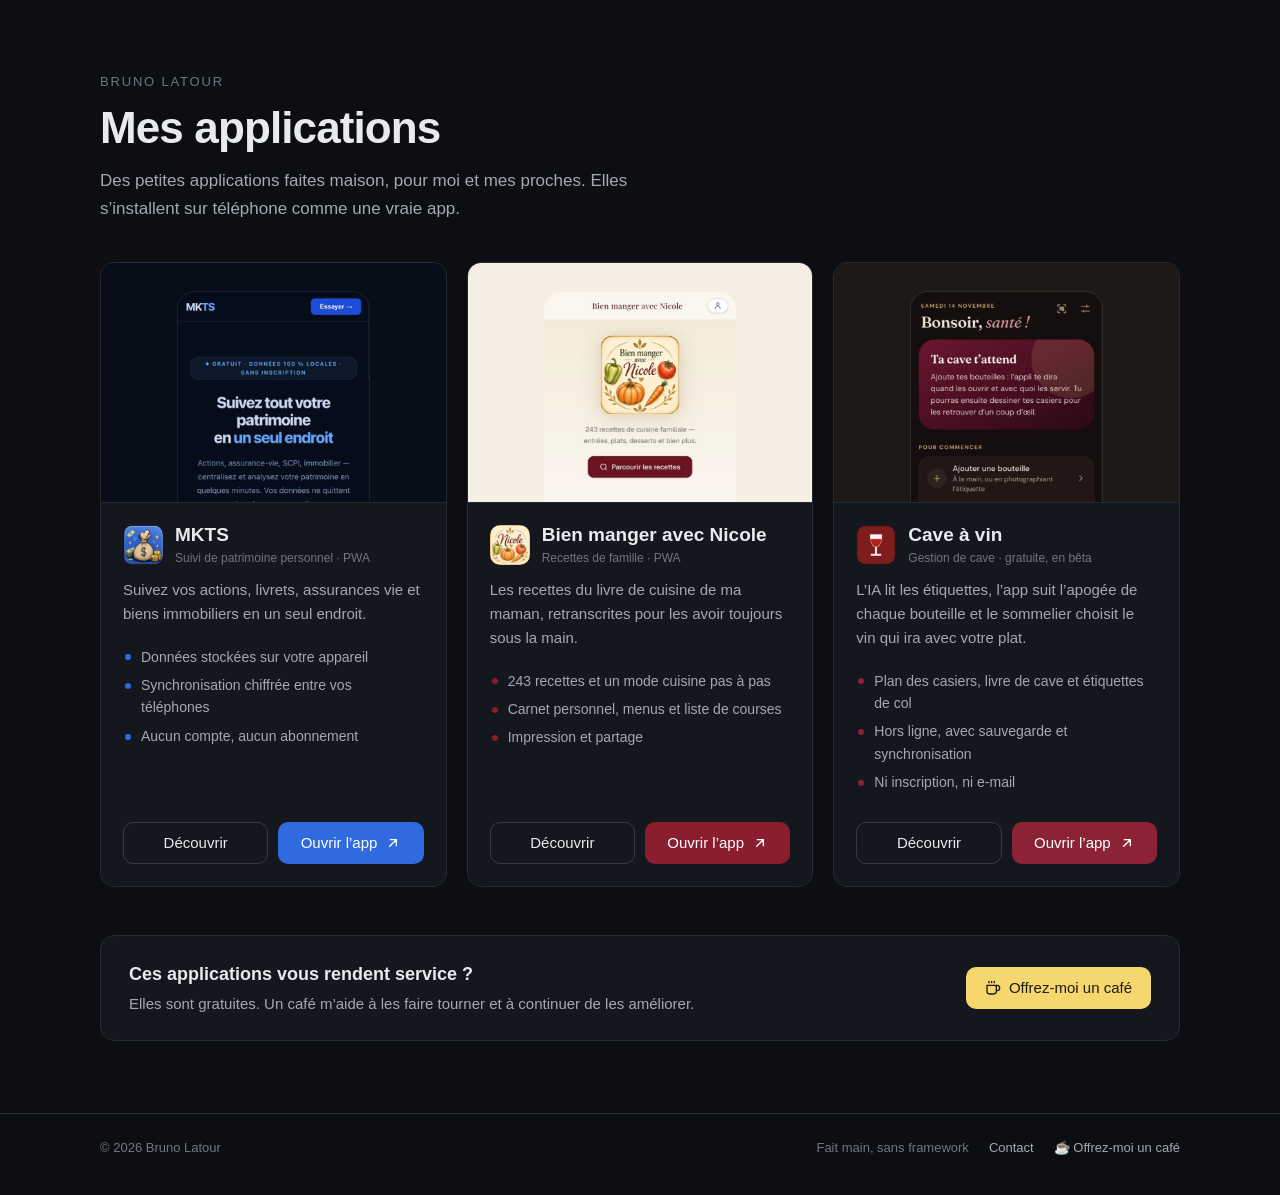
==== commit 70e62887: "Page de contact (formulaire via Cloudflare Worker + Resend), lien code d'invitation cave Co-Authored" ====
--- a/index.html
+++ b/index.html
@@ -112,7 +112,7 @@
   <footer>
     <div class="wrap">
       <span>© 2026 Bruno Latour</span>
-      <span class="foot-links"><span>Fait main, sans framework</span><a href="https://buymeacoffee.com/blatourdev" target="_blank" rel="noopener">☕ Offrez-moi un café</a></span>
+      <span class="foot-links"><span>Fait main, sans framework</span><a href="contact.html">Contact</a><a href="https://buymeacoffee.com/blatourdev" target="_blank" rel="noopener">☕ Offrez-moi un café</a></span>
     </div>
   </footer>
 </body>
--- a/style.css
+++ b/style.css
@@ -211,3 +211,24 @@
   border: 1px dashed color-mix(in srgb, var(--accent-text) 40%, var(--border)); border-radius: var(--radius);
 }
 .beta-note strong { color: var(--accent-text); font-weight: 600; }
+
+/* Page contact */
+.contact { max-width: 720px; padding-top: 56px; padding-bottom: 80px; }
+.contact-form { margin-top: 32px; display: grid; gap: 16px; background: var(--surface); border: 1px solid var(--border); border-radius: var(--radius); padding: 24px; }
+.contact-form .row { display: grid; grid-template-columns: 1fr 1fr; gap: 16px; }
+.contact-form label { display: grid; gap: 6px; font-size: 14px; color: var(--text-2); }
+.contact-form input, .contact-form select, .contact-form textarea {
+  font: inherit; font-size: 16px; color: var(--text); background: var(--bg);
+  border: 1px solid var(--border-strong); border-radius: 10px; padding: 10px 12px; width: 100%;
+}
+.contact-form textarea { resize: vertical; min-height: 140px; }
+.contact-form :is(input, select, textarea):focus { outline: none; border-color: var(--text-3); box-shadow: 0 0 0 3px rgba(232,234,237,.08); }
+.contact-form .trap { position: absolute; left: -9999px; width: 1px; height: 1px; overflow: hidden; }
+.contact-form .hint { margin: 0; font-size: 13px; color: var(--text-3); }
+.btn-send { justify-self: start; background: var(--text); color: var(--bg); min-width: 140px; }
+.btn-send:disabled { opacity: .6; cursor: wait; }
+.form-status { margin: 0; font-size: 14px; min-height: 1.4em; }
+.form-status.ok { color: #7fd1a0; }
+.form-status.err { color: #f08a8a; }
+.beta-link { color: var(--accent-text); font-weight: 500; white-space: nowrap; }
+@media (max-width: 560px) { .contact-form .row { grid-template-columns: 1fr; } .contact-form { padding: 18px; } }
